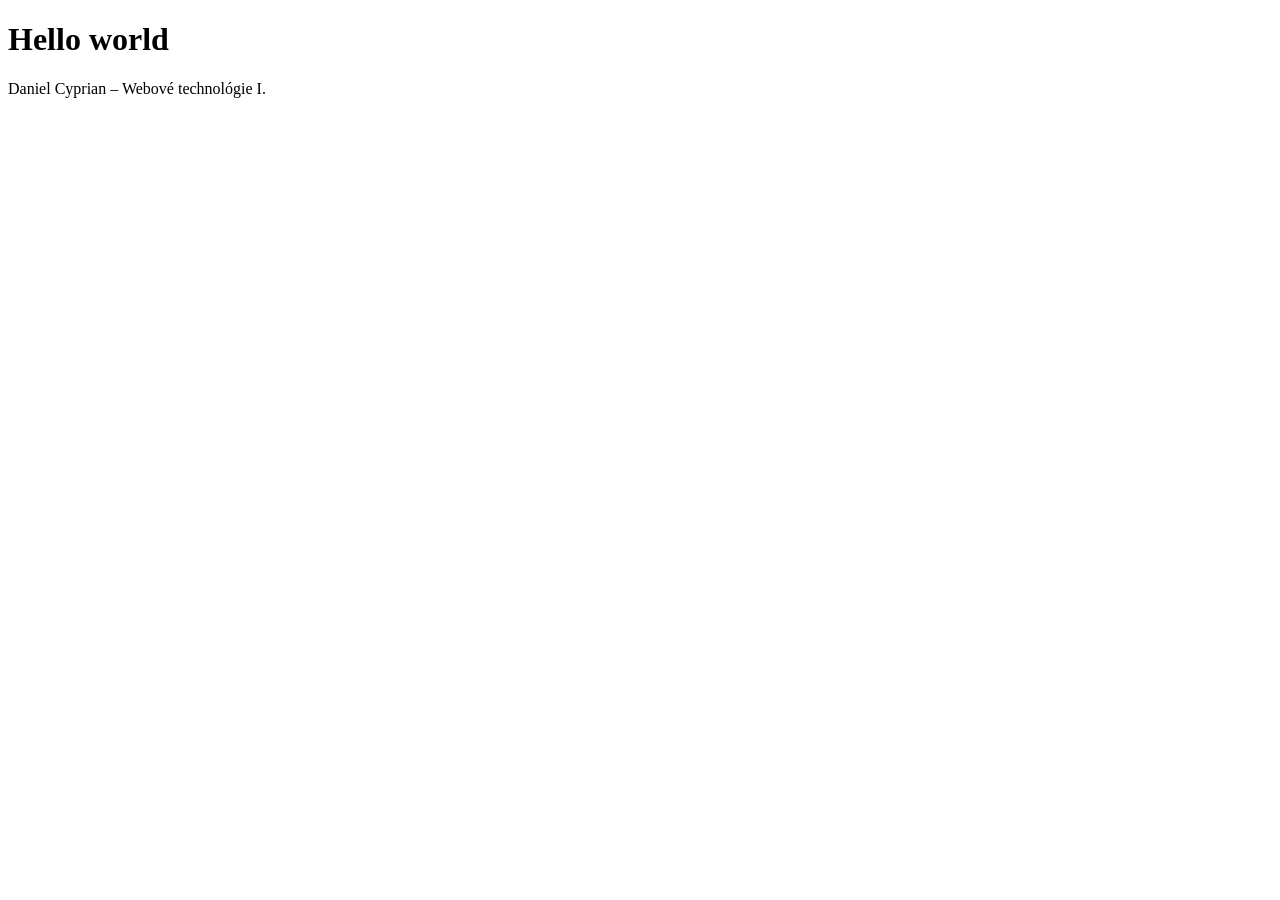
==== index.html @ 65215def "Prvy commit: hello world" ====
<!DOCTYPE html>
<html lang="sk">
<head>
    <meta charset="UTF-8" />
    <meta name="viewport" content="width=device-width, initial-scale=1.0" />
    <title>Hello world</title>
</head>
<body>
    <h1>Hello world</h1>
    <p>Daniel Cyprian – Webové technológie I.</p>
</body>
</html>
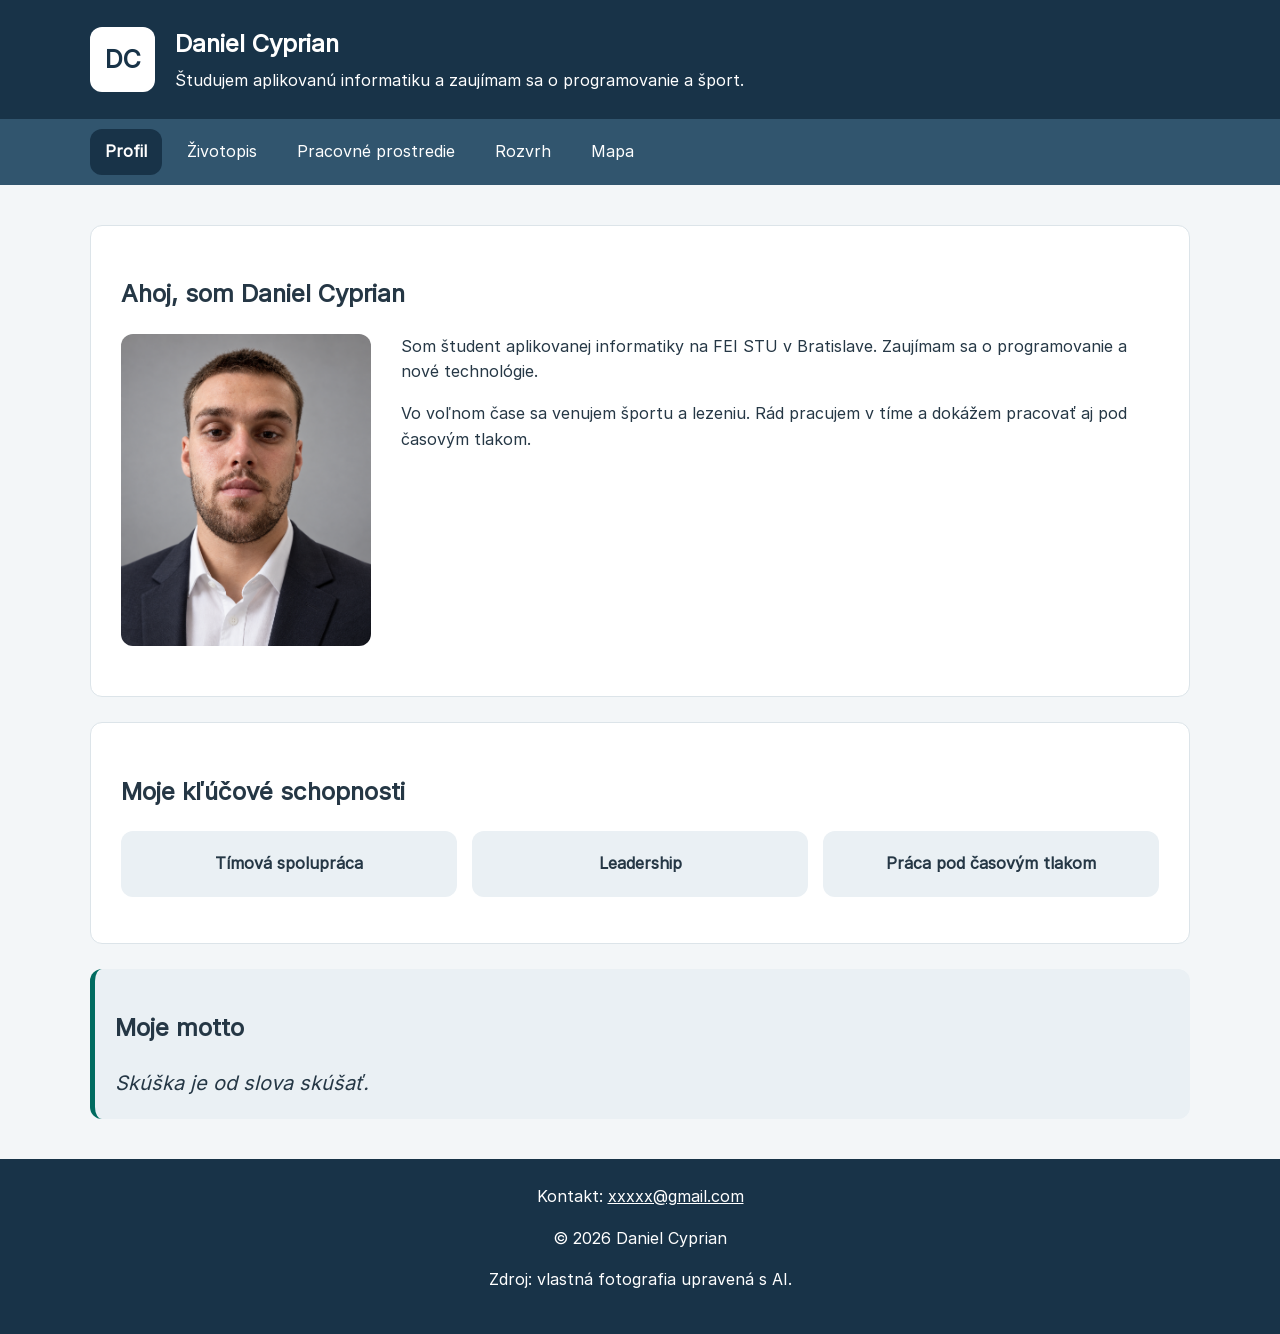
==== commit 4b210b3e: "Zadanie 1 - online vizitka" ====
--- a/index.html
+++ b/index.html
@@ -1,12 +1,104 @@
-<!DOCTYPE html>
+<!doctype html>
 <html lang="sk">
-<head>
+  <head>
     <meta charset="UTF-8" />
-    <meta name="viewport" content="width=device-width, initial-scale=1.0" />
-    <title>Hello world</title>
-</head>
-<body>
-    <h1>Hello world</h1>
-    <p>Daniel Cyprian – Webové technológie I.</p>
-</body>
-</html>+    <meta name="viewport" content="width=device-width, initial-scale=1" />
+
+    <title>Daniel Cyprian | Profil</title>
+    <meta
+      name="description"
+      content="Osobná stránka Daniela Cypriana, študenta aplikovanej informatiky na FEI STU."
+    />
+
+    <meta property="og:title" content="Daniel Cyprian | Profil" />
+    <meta
+      property="og:description"
+      content="Moje štúdium, schopnosti a záujmy."
+    />
+    <meta property="og:image" content="img/me.jpg" />
+
+    <link rel="icon" href="favicon.png" />
+    <link rel="stylesheet" href="css/styles.css" />
+    <script src="js/script.js" defer></script>
+  </head>
+
+  <body>
+    <a href="#main-content" class="skip-link">Preskočiť na obsah</a>
+
+    <header>
+      <div class="container">
+        <a href="index.html" class="logo">DC</a>
+        <h2>Daniel Cyprian</h2>
+        <p>
+          Študujem aplikovanú informatiku a zaujímam sa o programovanie a šport.
+        </p>
+
+        <button
+          id="menu-button"
+          type="button"
+          aria-controls="main-navigation"
+          aria-expanded="false"
+        >
+          Menu
+        </button>
+      </div>
+    </header>
+
+    <nav id="main-navigation">
+      <ul>
+        <li><a href="index.html" class="active">Profil</a></li>
+        <li><a href="pages/cv.html">Životopis</a></li>
+        <li><a href="pages/workspace.html">Pracovné prostredie</a></li>
+        <li><a href="pages/schedule.html">Rozvrh</a></li>
+        <li><a href="pages/map.html">Mapa</a></li>
+      </ul>
+    </nav>
+
+    <main id="main-content" class="container">
+      <section class="profile">
+        <h1>Ahoj, som Daniel Cyprian</h1>
+
+        <img
+          src="img/me.jpg"
+          alt="Portrét Daniela Cypriana"
+          width="300"
+          height="400"
+          loading="lazy"
+          class="profile-image"
+        />
+
+        <p>
+          Som študent aplikovanej informatiky na FEI STU v Bratislave. Zaujímam
+          sa o programovanie a nové technológie.
+        </p>
+
+        <p>
+          Vo voľnom čase sa venujem športu a lezeniu. Rád pracujem v tíme a
+          dokážem pracovať aj pod časovým tlakom.
+        </p>
+      </section>
+
+      <section class="skills">
+        <h2>Moje kľúčové schopnosti</h2>
+        <ul>
+          <li>Tímová spolupráca</li>
+          <li>Leadership</li>
+          <li>Práca pod časovým tlakom</li>
+        </ul>
+      </section>
+
+      <aside class="motto">
+        <h2>Moje motto</h2>
+        <blockquote>Skúška je od slova skúšať.</blockquote>
+      </aside>
+    </main>
+
+    <footer>
+      <address>
+        Kontakt: <a href="mailto:xxxxx@gmail.com">xxxxx@gmail.com</a>
+      </address>
+      <p>&copy; 2026 Daniel Cyprian</p>
+      <p>Zdroj: vlastná fotografia upravená s AI.</p>
+    </footer>
+  </body>
+</html>
--- a/css/styles.css
+++ b/css/styles.css
@@ -0,0 +1,807 @@
+:root {
+  --brand: #183348;
+  --brand-light: #31556e;
+  --accent: #006b60;
+
+  --background: #f3f6f8;
+  --surface: #ffffff;
+  --soft: #eaf0f4;
+
+  --text: #253745;
+  --border: #dce4e9;
+  --white: #ffffff;
+
+  --lecture: #dbe8f5;
+  --exercise: #dcefe5;
+  --sport: #f6e9bd;
+  --seminar: #eadff2;
+
+  --lesson-text: #183348;
+  --current: #b65a12;
+
+  --radius: 12px;
+  --space: 20px;
+}
+
+/* FONT */
+
+@font-face {
+  font-family: "SiteFont";
+  src: url("../fonts/chosen-font.woff2") format("woff2");
+}
+
+/* BASIC */
+
+* {
+  box-sizing: border-box;
+}
+
+body {
+  margin: 0;
+  background: var(--background);
+  color: var(--text);
+  font-family: "SiteFont", Arial, sans-serif;
+  line-height: 1.6;
+}
+
+.container {
+  width: 90%;
+  max-width: 1100px;
+  margin: auto;
+}
+
+h1,
+h2,
+h3 {
+  color: var(--text);
+}
+
+a {
+  color: var(--accent);
+}
+
+img {
+  max-width: 100%;
+}
+
+button,
+input,
+select {
+  font: inherit;
+}
+
+/* HEADER */
+
+header {
+  padding: 25px 0;
+  background: var(--brand);
+  color: var(--white);
+}
+
+header .container {
+  display: grid;
+  grid-template-columns: 65px 1fr;
+  gap: 5px 20px;
+  align-items: center;
+}
+
+.logo {
+  grid-row: 1 / 3;
+
+  width: 65px;
+  height: 65px;
+
+  display: flex;
+  align-items: center;
+  justify-content: center;
+
+  background: var(--white);
+  color: var(--brand);
+
+  font-size: 25px;
+  font-weight: bold;
+  text-decoration: none;
+
+  border-radius: var(--radius);
+}
+
+header h2,
+header p {
+  margin: 0;
+}
+
+header h2 {
+  color: var(--white);
+}
+
+#menu-button {
+  display: none;
+  padding: 10px;
+
+  background: var(--white);
+  color: var(--brand);
+
+  border: 0;
+  border-radius: var(--radius);
+
+  cursor: pointer;
+}
+
+/* MENU */
+
+nav {
+  background: var(--brand-light);
+}
+
+nav ul {
+  display: flex;
+  gap: 10px;
+
+  width: 90%;
+  max-width: 1100px;
+
+  margin: auto;
+  padding: 10px 0;
+
+  list-style: none;
+}
+
+nav a {
+  display: block;
+  padding: 10px 15px;
+
+  color: var(--white);
+  text-decoration: none;
+
+  border-radius: var(--radius);
+}
+
+nav a:hover,
+nav a.active {
+  background: var(--brand);
+  color: var(--white);
+  font-weight: bold;
+}
+
+/* MAIN */
+
+main {
+  padding: 40px 0;
+}
+
+section {
+  padding: 30px;
+  margin-bottom: 25px;
+
+  background: var(--surface);
+
+  border: 1px solid var(--border);
+  border-radius: var(--radius);
+}
+
+/* PROFILE */
+
+.profile {
+  display: flow-root;
+}
+
+.profile-image {
+  float: left;
+
+  width: 250px;
+  height: auto;
+
+  margin: 0 30px 20px 0;
+
+  border-radius: var(--radius);
+}
+
+.skills ul {
+  display: grid;
+  grid-template-columns: repeat(3, 1fr);
+  gap: 15px;
+
+  padding: 0;
+  list-style: none;
+}
+
+.skills li {
+  padding: 20px;
+
+  background: var(--soft);
+
+  text-align: center;
+  font-weight: bold;
+
+  border-radius: var(--radius);
+}
+
+.motto {
+  padding: 20px;
+
+  background: var(--soft);
+
+  border-left: 5px solid var(--accent);
+  border-radius: var(--radius);
+}
+
+.motto blockquote {
+  margin: 0;
+  font-size: 20px;
+  font-style: italic;
+}
+
+/* CV */
+
+.cv-page h1 {
+  margin-top: 0;
+}
+
+.cv {
+  display: grid;
+  grid-template-columns: 1fr 2fr;
+
+  overflow: hidden;
+
+  border: 1px solid var(--border);
+  border-radius: var(--radius);
+}
+
+.cv section {
+  margin: 0;
+  padding: 30px;
+
+  border: 0;
+  border-radius: 0;
+}
+
+.cv-left {
+  background: var(--soft);
+}
+
+.cv-right {
+  background: var(--surface);
+  border-left: 1px solid var(--border);
+}
+
+.cv-left img {
+  width: 100%;
+  height: auto;
+
+  border-radius: var(--radius);
+}
+
+.cv address {
+  font-style: normal;
+}
+
+/* WORKSPACE */
+
+.workspace-layout {
+  display: grid;
+  grid-template-columns: 2fr 1fr;
+  gap: var(--space);
+}
+
+.workspace-image-box {
+  position: relative;
+}
+
+.workspace-image {
+  display: block;
+  width: 100%;
+
+  border-radius: var(--radius);
+}
+
+input[name="gear"] {
+  position: absolute;
+
+  width: 1px;
+  height: 1px;
+
+  opacity: 0;
+}
+
+.workspace-hotspot {
+  position: absolute;
+
+  width: 36px;
+  height: 36px;
+
+  display: flex;
+  align-items: center;
+  justify-content: center;
+
+  background: var(--brand);
+  color: var(--white);
+
+  border: 2px solid var(--white);
+  border-radius: 50%;
+
+  font-weight: bold;
+  cursor: pointer;
+
+  transform: translate(-50%, -50%);
+}
+
+.hotspot-1 {
+  top: 63%;
+  left: 27%;
+}
+.hotspot-2 {
+  top: 40%;
+  left: 42%;
+}
+.hotspot-3 {
+  top: 27%;
+  left: 62%;
+}
+.hotspot-4 {
+  top: 61%;
+  left: 69%;
+}
+.hotspot-5 {
+  top: 38%;
+  left: 24%;
+}
+
+.workspace-panels {
+  display: grid;
+}
+
+.workspace-panel {
+  grid-area: 1 / 1;
+
+  padding: 20px;
+
+  background: var(--soft);
+
+  visibility: hidden;
+
+  border-radius: var(--radius);
+}
+
+#gear-1:checked ~ .workspace-layout .panel-1,
+#gear-2:checked ~ .workspace-layout .panel-2,
+#gear-3:checked ~ .workspace-layout .panel-3,
+#gear-4:checked ~ .workspace-layout .panel-4,
+#gear-5:checked ~ .workspace-layout .panel-5 {
+  visibility: visible;
+}
+
+#gear-1:checked ~ .workspace-layout .hotspot-1,
+#gear-2:checked ~ .workspace-layout .hotspot-2,
+#gear-3:checked ~ .workspace-layout .hotspot-3,
+#gear-4:checked ~ .workspace-layout .hotspot-4,
+#gear-5:checked ~ .workspace-layout .hotspot-5 {
+  background: var(--white);
+  color: var(--brand);
+}
+
+#gear-1:focus-visible ~ .workspace-layout .hotspot-1,
+#gear-2:focus-visible ~ .workspace-layout .hotspot-2,
+#gear-3:focus-visible ~ .workspace-layout .hotspot-3,
+#gear-4:focus-visible ~ .workspace-layout .hotspot-4,
+#gear-5:focus-visible ~ .workspace-layout .hotspot-5 {
+  outline: 3px solid var(--accent);
+  outline-offset: 3px;
+}
+
+.visually-hidden {
+  position: absolute;
+
+  width: 1px;
+  height: 1px;
+
+  overflow: hidden;
+  clip-path: inset(50%);
+}
+
+/* SCHEDULE */
+
+.schedule-status,
+.filter-message {
+  padding: 15px;
+
+  background: var(--soft);
+
+  border-radius: var(--radius);
+}
+
+.schedule-status {
+  border-left: 4px solid var(--accent);
+}
+
+.schedule-filters {
+  display: flex;
+  flex-wrap: wrap;
+  gap: 10px;
+
+  margin: 15px 0;
+}
+
+.filter-button {
+  padding: 10px 15px;
+
+  background: var(--surface);
+  color: var(--text);
+
+  border: 1px solid var(--border);
+  border-radius: var(--radius);
+
+  cursor: pointer;
+}
+
+.filter-button:hover,
+.filter-button.active {
+  background: var(--brand);
+  color: var(--white);
+}
+
+.schedule-table-wrapper {
+  overflow-x: auto;
+}
+
+.schedule-table {
+  width: 100%;
+  min-width: 1500px;
+
+  border-collapse: collapse;
+  table-layout: fixed;
+
+  font-size: 11px;
+}
+
+.schedule-table caption {
+  padding: 5px;
+
+  text-align: center;
+  font-weight: bold;
+}
+
+.schedule-table th,
+.schedule-table td {
+  padding: 7px 4px;
+
+  border: 1px solid var(--border);
+
+  text-align: center;
+  vertical-align: middle;
+}
+
+.schedule-table thead th {
+  background: var(--brand);
+  color: var(--white);
+}
+
+.schedule-table .day-column,
+.schedule-table .day-name {
+  width: 110px;
+  min-width: 110px;
+  max-width: 110px;
+
+  white-space: nowrap;
+}
+
+.schedule-table .day-name {
+  background: var(--brand-light);
+  color: var(--white);
+
+  font-weight: bold;
+}
+
+.schedule-table tbody tr:nth-of-type(even) {
+  background: var(--soft);
+}
+
+.free {
+  color: var(--text);
+}
+
+.lesson {
+  color: var(--lesson-text);
+}
+
+.lesson-lecture {
+  background: var(--lecture);
+}
+
+.lesson-exercise {
+  background: var(--exercise);
+}
+
+.lesson-sport {
+  background: var(--sport);
+}
+
+.lesson-seminar {
+  background: var(--seminar);
+}
+
+.lesson strong,
+.lesson small {
+  display: block;
+}
+
+.lesson small {
+  font-size: 9px;
+}
+
+.lesson-item + .lesson-item {
+  margin-top: 7px;
+  padding-top: 7px;
+
+  border-top: 1px solid currentColor;
+}
+
+.current {
+  outline: 4px solid var(--current);
+  outline-offset: -4px;
+}
+
+.schedule-legend {
+  display: flex;
+  flex-wrap: wrap;
+  gap: 15px;
+
+  margin-top: 15px;
+}
+
+.legend-item {
+  display: flex;
+  align-items: center;
+  gap: 5px;
+}
+
+.legend-color {
+  width: 14px;
+  height: 14px;
+
+  border: 1px solid var(--border);
+}
+
+.legend-lecture {
+  background: var(--lecture);
+}
+.legend-exercise {
+  background: var(--exercise);
+}
+.legend-sport {
+  background: var(--sport);
+}
+.legend-seminar {
+  background: var(--seminar);
+}
+
+#semester-progress {
+  width: 100%;
+}
+
+/* MAP */
+
+#map {
+  width: 100%;
+  height: 480px;
+
+  margin: 20px 0;
+
+  border-radius: var(--radius);
+}
+
+.map-layout {
+  display: grid;
+  grid-template-columns: repeat(3, 1fr);
+  gap: var(--space);
+}
+
+.map-panel {
+  margin: 0;
+  padding: 20px;
+
+  background: var(--soft);
+}
+
+.map-panel label {
+  display: block;
+  font-weight: bold;
+}
+
+.map-panel input,
+.map-panel select {
+  width: 100%;
+
+  padding: 10px;
+  margin-bottom: 10px;
+
+  background: var(--surface);
+  color: var(--text);
+
+  border: 1px solid var(--border);
+  border-radius: var(--radius);
+}
+
+.map-panel button {
+  padding: 10px 15px;
+
+  background: var(--brand);
+  color: var(--white);
+
+  border: 0;
+  border-radius: var(--radius);
+
+  cursor: pointer;
+}
+
+#point-list {
+  padding: 0;
+  list-style: none;
+}
+
+.point-button {
+  width: 100%;
+  margin-bottom: 5px;
+}
+
+.point-button.selected {
+  outline: 3px solid var(--accent);
+}
+
+/* FOOTER */
+
+footer {
+  padding: 25px;
+
+  background: var(--brand);
+  color: var(--white);
+
+  text-align: center;
+}
+
+footer address {
+  font-style: normal;
+}
+
+footer a {
+  color: var(--white);
+}
+
+/* ACCESSIBILITY */
+
+.skip-link {
+  position: absolute;
+
+  top: -100px;
+  left: 10px;
+
+  padding: 10px;
+
+  background: var(--white);
+  color: var(--brand);
+
+  z-index: 1000;
+}
+
+.skip-link:focus {
+  top: 10px;
+}
+
+a:focus-visible,
+button:focus-visible,
+input:focus-visible,
+select:focus-visible {
+  outline: 3px solid var(--accent);
+  outline-offset: 3px;
+}
+
+/* MOBILE */
+
+@media (max-width: 768px) {
+  header .container {
+    grid-template-columns: 50px 1fr auto;
+  }
+
+  .logo {
+    width: 50px;
+    height: 50px;
+  }
+
+  header h2 {
+    font-size: 20px;
+  }
+
+  header p {
+    font-size: 13px;
+  }
+
+  #menu-button {
+    grid-column: 3;
+    grid-row: 1 / 3;
+  }
+
+  .js-enabled #menu-button {
+    display: block;
+  }
+
+  .js-enabled nav {
+    display: none;
+  }
+
+  .js-enabled nav.is-open {
+    display: block;
+  }
+
+  nav ul {
+    flex-direction: column;
+  }
+
+  nav a {
+    text-align: center;
+  }
+
+  .profile-image {
+    float: none;
+
+    display: block;
+
+    width: 100%;
+    max-width: 300px;
+
+    margin: 0 auto 20px;
+  }
+
+  .skills ul,
+  .cv,
+  .workspace-layout,
+  .map-layout {
+    grid-template-columns: 1fr;
+  }
+
+  .cv-right {
+    border-left: 0;
+    border-top: 1px solid var(--border);
+  }
+
+  .schedule-table {
+    min-width: 1500px;
+    font-size: 10px;
+  }
+
+  #map {
+    height: 350px;
+  }
+}
+
+/* DARK MODE */
+
+@media (prefers-color-scheme: dark) {
+  :root {
+    --accent: #8ce9d9;
+
+    --background: #101820;
+    --surface: #1c2933;
+    --soft: #293b48;
+
+    --text: #f0f4f6;
+    --border: #465b6a;
+
+    --lecture: #284962;
+    --exercise: #234f40;
+    --sport: #65541f;
+    --seminar: #4e3d63;
+
+    --lesson-text: #ffffff;
+    --current: #ffd166;
+  }
+}
+
+/* REDUCED MOTION */
+
+@media (prefers-reduced-motion: reduce) {
+  *,
+  *::before,
+  *::after {
+    animation: none !important;
+    transition: none !important;
+  }
+}
